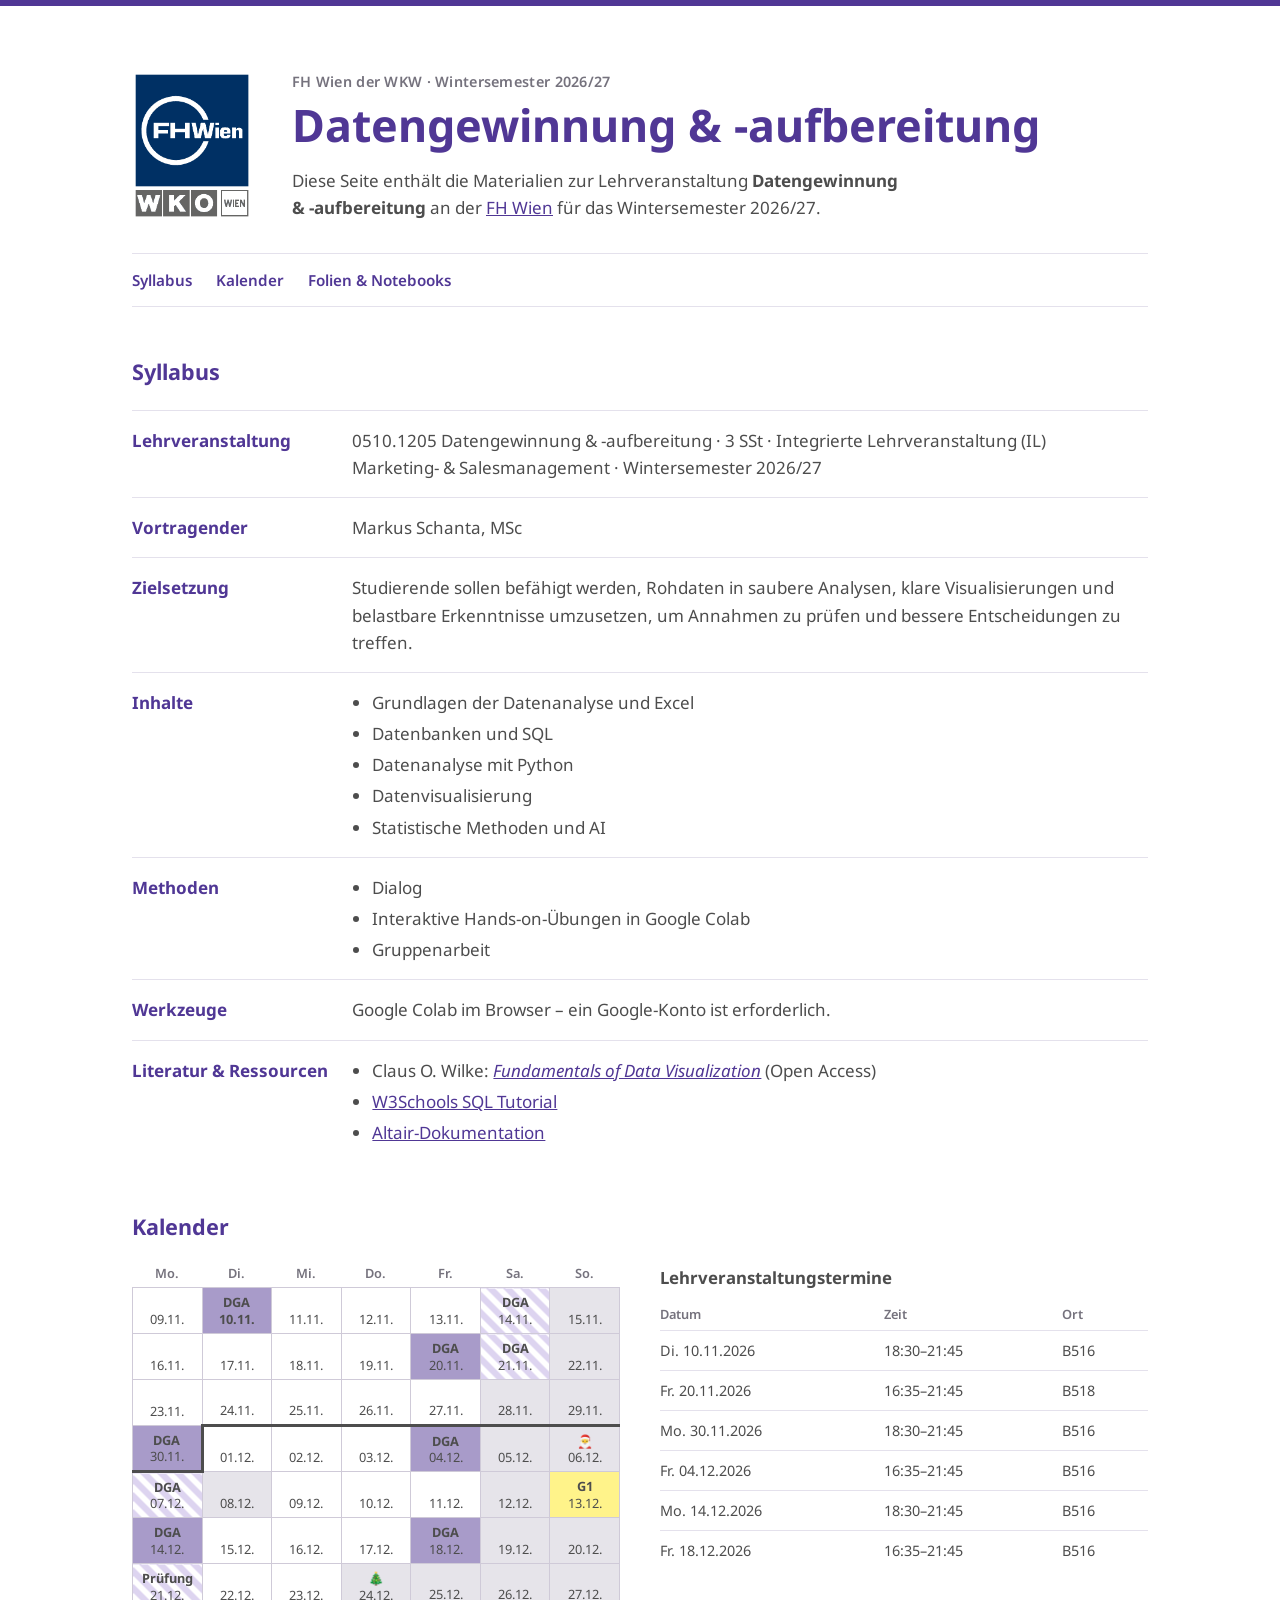
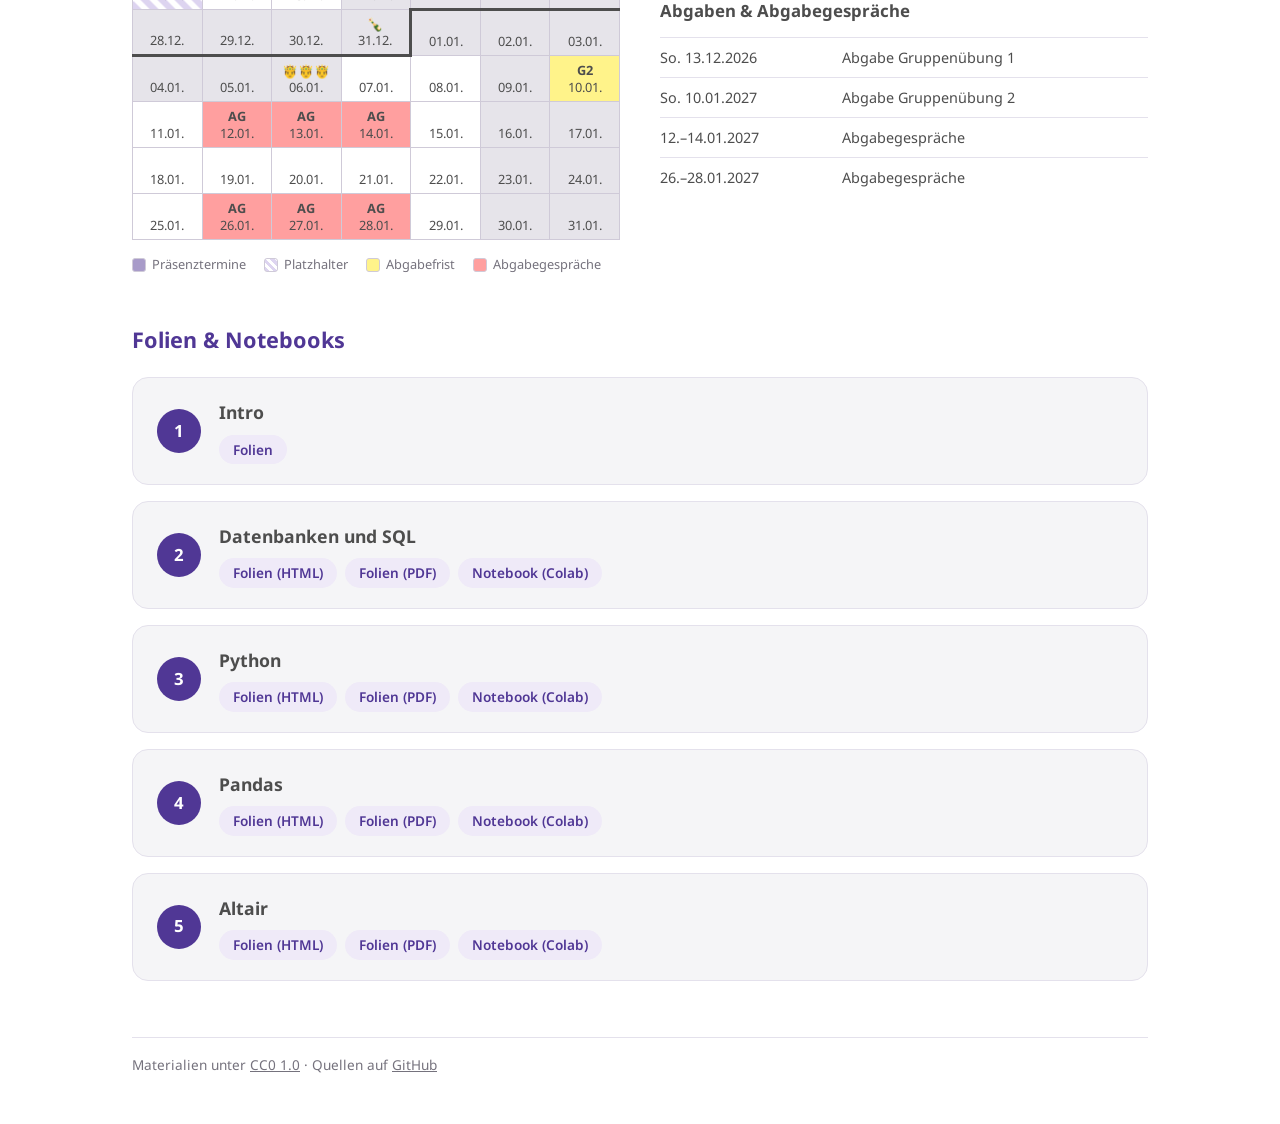
==== index.html @ 059cba15 "Add index.html" ====
<!doctype html>
<html lang="de">

<head>
  <meta charset="utf-8">
  <meta name="viewport" content="width=device-width, initial-scale=1">
  <title>Datengewinnung &amp; -aufbereitung · WS 2026/27</title>
  <meta name="description" content="Folien, Notebooks, Kalender und Syllabus zur Lehrveranstaltung Datengewinnung &amp; -aufbereitung an der FH Wien der WKW, Wintersemester 2026/27.">
  <link rel="icon" type="image/png" href="slides/assets/0-logo-fh.png">

  <link rel="preconnect" href="https://fonts.googleapis.com">
  <link rel="preconnect" href="https://fonts.gstatic.com" crossorigin>
  <link href="https://fonts.googleapis.com/css2?family=Noto+Sans:ital,wght@0,100..900;1,100..900&display=swap" rel="stylesheet">

  <style>
    :root {
      --bg: #ffffff;
      --surface: #f5f5f7;
      --border: #e4e1ec;
      --text: #4d4d4d;
      --muted: #75727d;
      --heading: #503795;
      --accent: #503795;
      --accent-soft: #efeaf8;
      --on-accent: #ffffff;

      --cal-line: #cfcad8;
      --cal-bold: #4d4d4d;
      --cal-off: #e6e4ea;
      --cal-dga: #a89bc9;
      --cal-ph: #ddd4f0;
      --cal-ph-alt: #ffffff;
      --cal-ag: #ff9f9f;
      --cal-deadline: #fff38a;
    }

    @media (prefers-color-scheme: dark) {
      :root:not([data-theme="light"]) {
        --bg: #141218;
        --surface: #1f1c26;
        --border: #34303f;
        --text: #dcd9e3;
        --muted: #a19dab;
        --heading: #c3b5f0;
        --accent: #b4a3ec;
        --accent-soft: #2a2438;
        --on-accent: #141218;

        --cal-line: #3d3848;
        --cal-bold: #d9d4e6;
        --cal-off: #26232e;
        --cal-dga: #5d4d94;
        --cal-ph: #4a3d78;
        --cal-ph-alt: #141218;
        --cal-ag: #7d3a3a;
        --cal-deadline: #6b6420;
      }
    }

    :root[data-theme="dark"] {
      --bg: #141218;
      --surface: #1f1c26;
      --border: #34303f;
      --text: #dcd9e3;
      --muted: #a19dab;
      --heading: #c3b5f0;
      --accent: #b4a3ec;
      --accent-soft: #2a2438;
      --on-accent: #141218;

      --cal-line: #3d3848;
      --cal-bold: #d9d4e6;
      --cal-off: #26232e;
      --cal-dga: #5d4d94;
      --cal-ph: #4a3d78;
      --cal-ph-alt: #141218;
      --cal-ag: #7d3a3a;
      --cal-deadline: #6b6420;
    }

    * { box-sizing: border-box; }

    a { color: var(--accent); }

    .nowrap { white-space: nowrap; }

    body {
      margin: 0;
      background: var(--bg);
      color: var(--text);
      font-family: "Noto Sans", system-ui, sans-serif;
      font-size: 17px;
      line-height: 1.6;
      border-top: 6px solid var(--accent);
    }

    main {
      max-width: 1080px;
      margin: 0 auto;
      padding: 64px 32px 48px;
    }

    /* Kopfbereich */

    header {
      display: flex;
      gap: 40px;
      align-items: center;
      padding-bottom: 32px;
    }

    header img {
      flex: none;
      width: 120px;
      height: auto;
    }

    .eyebrow {
      margin: 0 0 6px;
      color: var(--muted);
      font-size: 0.9rem;
      font-weight: 600;
      letter-spacing: 0.02em;
    }

    h1 {
      margin: 0 0 16px;
      color: var(--heading);
      font-size: clamp(1.6rem, 4.2vw, 2.8rem);
      line-height: 1.15;
      font-weight: 700;
    }

    header p:not(.eyebrow) {
      max-width: 68ch;
      margin: 0;
    }

    /* Navigation */

    nav {
      display: flex;
      flex-wrap: wrap;
      gap: 8px 24px;
      padding: 14px 0;
      border-top: 1px solid var(--border);
      border-bottom: 1px solid var(--border);
      font-weight: 600;
      font-size: 0.95rem;
    }

    nav a { text-decoration: none; }
    nav a:hover { text-decoration: underline; }

    /* Abschnitte */

    section { scroll-margin-top: 24px; }

    h2 {
      margin: 48px 0 20px;
      color: var(--heading);
      font-size: 1.35rem;
    }

    h3 {
      margin: 0 0 12px;
      font-size: 1.05rem;
      color: var(--text);
    }

    .note {
      color: var(--muted);
      font-size: 0.9rem;
    }

    /* Einheiten */

    .units {
      list-style: none;
      margin: 0;
      padding: 0;
      display: grid;
      gap: 16px;
    }

    .unit {
      display: flex;
      gap: 18px;
      align-items: center;
      padding: 20px 24px;
      background: var(--surface);
      border: 1px solid var(--border);
      border-radius: 16px;
    }

    .num {
      flex: none;
      display: grid;
      place-items: center;
      width: 44px;
      height: 44px;
      border-radius: 50%;
      background: var(--accent);
      color: var(--on-accent);
      font-size: 1.05rem;
      font-weight: 700;
    }

    .unit h3 { margin-bottom: 8px; font-size: 1.1rem; }

    .links {
      display: flex;
      flex-wrap: wrap;
      gap: 8px;
    }

    .links a {
      display: inline-block;
      padding: 4px 14px;
      border-radius: 999px;
      background: var(--accent-soft);
      color: var(--accent);
      font-size: 0.85rem;
      font-weight: 600;
      text-decoration: none;
      transition: background-color 0.15s, color 0.15s;
    }

    .links a:hover,
    .links a:focus-visible {
      background: var(--accent);
      color: var(--on-accent);
    }

    a:focus-visible {
      outline: 2px solid var(--accent);
      outline-offset: 2px;
    }

    /* Kalender & Termine */

    .schedule {
      display: grid;
      grid-template-columns: minmax(0, 1fr) minmax(0, 1fr);
      gap: 40px;
      align-items: start;
    }

    #calendar {
      width: 100%;
      border-collapse: collapse;
      table-layout: fixed;
      font-size: 0.8rem;
      line-height: 1.3;
    }

    #calendar th {
      padding: 0 0 6px;
      color: var(--muted);
      font-weight: 600;
    }

    #calendar td {
      height: 46px;
      padding: 4px 2px;
      border: 1px solid var(--cal-line);
      text-align: center;
      vertical-align: middle;
    }

    #calendar td.grey { background: var(--cal-off); }
    #calendar td.dga { background: var(--cal-dga); }
    #calendar td.dga-striped {
      background: repeating-linear-gradient(45deg,
        var(--cal-ph), var(--cal-ph) 6px,
        var(--cal-ph-alt) 6px, var(--cal-ph-alt) 12px);
    }
    #calendar td.red { background: var(--cal-ag); }
    #calendar td.yellow { background: var(--cal-deadline); }
    #calendar td.top-bold { border-top: 3px solid var(--cal-bold); }
    #calendar td.bottom-bold { border-bottom: 3px solid var(--cal-bold); }
    #calendar td.right-bold { border-right: 3px solid var(--cal-bold); }

    .legend {
      display: flex;
      flex-wrap: wrap;
      gap: 6px 18px;
      margin: 14px 0 0;
      padding: 0;
      list-style: none;
      font-size: 0.8rem;
      color: var(--muted);
    }

    .legend li { display: flex; align-items: center; gap: 6px; }

    .swatch {
      width: 14px;
      height: 14px;
      border: 1px solid var(--cal-line);
      border-radius: 3px;
    }

    .swatch.dga { background: var(--cal-dga); }
    .swatch.dga-striped {
      background: repeating-linear-gradient(45deg,
        var(--cal-ph), var(--cal-ph) 3px,
        var(--cal-ph-alt) 3px, var(--cal-ph-alt) 6px);
    }
    .swatch.yellow { background: var(--cal-deadline); }
    .swatch.red { background: var(--cal-ag); }
    .swatch.grey { background: var(--cal-off); }

    .dates {
      width: 100%;
      border-collapse: collapse;
      font-size: 0.9rem;
      margin-bottom: 28px;
    }

    .dates th {
      padding: 0 10px 6px 0;
      color: var(--muted);
      font-size: 0.8rem;
      font-weight: 600;
      text-align: left;
    }

    .dates td {
      padding: 8px 10px 8px 0;
      border-top: 1px solid var(--border);
      vertical-align: top;
    }

    .dates td:first-child { white-space: nowrap; }

    /* Syllabus */

    .syllabus {
      display: grid;
      grid-template-columns: 220px minmax(0, 1fr);
      margin: 0;
    }

    .syllabus dt,
    .syllabus dd {
      margin: 0;
      padding: 16px 0;
      border-top: 1px solid var(--border);
    }

    .syllabus dt {
      padding-right: 24px;
      color: var(--heading);
      font-weight: 700;
    }

    .syllabus ul { margin: 0; padding-left: 1.2em; }
    .syllabus li + li { margin-top: 4px; }
    .syllabus p { margin: 0; }

    .pct {
      font-weight: 700;
      color: var(--accent);
    }

    footer {
      margin-top: 56px;
      padding-top: 16px;
      border-top: 1px solid var(--border);
      color: var(--muted);
      font-size: 0.85rem;
    }

    footer a { color: inherit; }

    /* Schmale Bildschirme */

    @media (max-width: 900px) {
      .schedule { grid-template-columns: minmax(0, 1fr); }
    }

    @media (max-width: 600px) {
      main { padding: 32px 16px 40px; }
      header { flex-direction: column; align-items: flex-start; gap: 20px; padding-bottom: 24px; }
      header img { width: 80px; }
      h2 { margin-top: 36px; }
      .unit { padding: 16px; gap: 14px; align-items: flex-start; }
      .num { width: 36px; height: 36px; font-size: 0.95rem; }
      #calendar { font-size: 0.7rem; }
      #calendar td { height: 40px; padding: 3px 1px; }
      .syllabus { grid-template-columns: minmax(0, 1fr); }
      .syllabus dt { padding-bottom: 4px; }
      .syllabus dd { border-top: 0; padding-top: 0; }
    }
  </style>
</head>

<body>
  <main>
    <header>
      <img src="slides/assets/0-logo-fh.png" alt="Logo FH Wien der WKW">
      <div>
        <p class="eyebrow">FH Wien der WKW · Wintersemester 2026/27</p>
        <h1>Datengewinnung <span class="nowrap">&amp; -aufbereitung</span></h1>
        <p>Diese Seite enthält die Materialien zur Lehrveranstaltung <strong>Datengewinnung <span class="nowrap">&amp; -aufbereitung</span></strong> an der <a href="https://www.fh-wien.ac.at/">FH Wien</a> für das Wintersemester 2026/27.</p>
      </div>
    </header>

    <nav aria-label="Inhalt">
      <a href="#syllabus">Syllabus</a>
      <a href="#kalender">Kalender</a>
      <a href="#materialien">Folien &amp; Notebooks</a>
    </nav>

    <section id="syllabus">
      <h2>Syllabus</h2>
      <dl class="syllabus">
        <dt>Lehrveranstaltung</dt>
        <dd>
          <p>0510.1205 Datengewinnung &amp; -aufbereitung · 3 SSt · Integrierte Lehrveranstaltung (IL)</p>
          <p>Marketing- &amp; Salesmanagement · Wintersemester 2026/27</p>
        </dd>

        <dt>Vortragender</dt>
        <dd>Markus Schanta, MSc</dd>

        <dt>Zielsetzung</dt>
        <dd>Studierende sollen befähigt werden, Rohdaten in saubere Analysen, klare Visualisierungen und belastbare Erkenntnisse umzusetzen, um Annahmen zu prüfen und bessere Entscheidungen zu treffen.</dd>

        <dt>Inhalte</dt>
        <dd>
          <ul>
            <li>Grundlagen der Datenanalyse und Excel</li>
            <li>Datenbanken und SQL</li>
            <li>Datenanalyse mit Python</li>
            <li>Datenvisualisierung</li>
            <li>Statistische Methoden und AI</li>
          </ul>
        </dd>

        <dt>Methoden</dt>
        <dd>
          <ul>
            <li>Dialog</li>
            <li>Interaktive Hands-on-Übungen in Google Colab</li>
            <li>Gruppenarbeit</li>
          </ul>
        </dd>

        <dt>Werkzeuge</dt>
        <dd>Google Colab im Browser – ein Google-Konto ist erforderlich.</dd>

        <dt>Literatur &amp; Ressourcen</dt>
        <dd>
          <ul>
            <li>Claus O. Wilke: <a href="https://clauswilke.com/dataviz/"><em>Fundamentals of Data Visualization</em></a> (Open Access)</li>
            <li><a href="https://www.w3schools.com/sql/">W3Schools SQL Tutorial</a></li>
            <li><a href="https://altair-viz.github.io/">Altair-Dokumentation</a></li>
          </ul>
        </dd>
      </dl>
    </section>

    <section id="kalender">
      <h2>Kalender</h2>
      <div class="schedule">
        <div>
          <!-- Der Kalender wird aus slides/assets/1-calendar.md geladen (gleiche Quelle wie die Intro-Folien). -->
          <div id="calendar-container">
            <noscript><p class="note">Der Kalender benötigt JavaScript. <a href="slides/1-intro.html#/4">Kalender in den Intro-Folien öffnen</a></p></noscript>
          </div>
          <ul class="legend">
            <li><span class="swatch dga"></span>Präsenztermine</li>
            <li><span class="swatch dga-striped"></span>Platzhalter</li>
            <li><span class="swatch yellow"></span>Abgabefrist</li>
            <li><span class="swatch red"></span>Abgabegespräche</li>
          </ul>
        </div>

        <div>
          <h3>Lehrveranstaltungstermine</h3>
          <table class="dates">
            <thead>
              <tr><th>Datum</th><th>Zeit</th><th>Ort</th></tr>
            </thead>
            <tbody>
              <tr><td>Di. 10.11.2026</td><td class="nowrap">18:30–21:45</td><td>B516</td></tr>
              <tr><td>Fr. 20.11.2026</td><td class="nowrap">16:35–21:45</td><td>B518</td></tr>
              <tr><td>Mo. 30.11.2026</td><td class="nowrap">18:30–21:45</td><td>B516</td></tr>
              <tr><td>Fr. 04.12.2026</td><td class="nowrap">16:35–21:45</td><td>B516</td></tr>
              <tr><td>Mo. 14.12.2026</td><td class="nowrap">18:30–21:45</td><td>B516</td></tr>
              <tr><td>Fr. 18.12.2026</td><td class="nowrap">16:35–21:45</td><td>B516</td></tr>
            </tbody>
          </table>

          <h3>Abgaben &amp; Abgabegespräche</h3>
          <table class="dates">
            <tbody>
              <tr><td>So. 13.12.2026</td><td>Abgabe Gruppenübung 1</td></tr>
              <tr><td>So. 10.01.2027</td><td>Abgabe Gruppenübung 2</td></tr>
              <tr><td>12.–14.01.2027</td><td>Abgabegespräche</td></tr>
              <tr><td>26.–28.01.2027</td><td>Abgabegespräche</td></tr>
            </tbody>
          </table>
        </div>
      </div>
    </section>

    <section id="materialien">
      <h2>Folien &amp; Notebooks</h2>
      <ol class="units">
        <li class="unit">
          <span class="num">1</span>
          <div>
            <h3>Intro</h3>
            <div class="links">
              <a href="slides/1-intro.html">Folien</a>
            </div>
          </div>
        </li>
        <li class="unit">
          <span class="num">2</span>
          <div>
            <h3>Datenbanken und SQL</h3>
            <div class="links">
              <a href="slides/2-sql.html">Folien (HTML)</a>
              <a href="slides/2-sql.pdf">Folien (PDF)</a>
              <a href="https://colab.research.google.com/github/markusschanta/fhwien-dga-2026/blob/main/notebooks/2-sql.ipynb">Notebook (Colab)</a>
            </div>
          </div>
        </li>
        <li class="unit">
          <span class="num">3</span>
          <div>
            <h3>Python</h3>
            <div class="links">
              <a href="slides/3-python.html">Folien (HTML)</a>
              <a href="slides/3-python.pdf">Folien (PDF)</a>
              <a href="https://colab.research.google.com/github/markusschanta/fhwien-dga-2026/blob/main/notebooks/3-python.ipynb">Notebook (Colab)</a>
            </div>
          </div>
        </li>
        <li class="unit">
          <span class="num">4</span>
          <div>
            <h3>Pandas</h3>
            <div class="links">
              <a href="slides/4-pandas.html">Folien (HTML)</a>
              <a href="slides/4-pandas.pdf">Folien (PDF)</a>
              <a href="https://colab.research.google.com/github/markusschanta/fhwien-dga-2026/blob/main/notebooks/4-pandas.ipynb">Notebook (Colab)</a>
            </div>
          </div>
        </li>
        <li class="unit">
          <span class="num">5</span>
          <div>
            <h3>Altair</h3>
            <div class="links">
              <a href="slides/5-altair.html">Folien (HTML)</a>
              <a href="slides/5-altair.pdf">Folien (PDF)</a>
              <a href="https://colab.research.google.com/github/markusschanta/fhwien-dga-2026/blob/main/notebooks/5-altair.ipynb">Notebook (Colab)</a>
            </div>
          </div>
        </li>
      </ol>
    </section>

    <footer>
      Materialien unter <a href="https://creativecommons.org/publicdomain/zero/1.0/deed.de">CC0 1.0</a> ·
      Quellen auf <a href="https://github.com/markusschanta/fhwien-dga-2026">GitHub</a>
    </footer>
  </main>

  <script>
    (function () {
      var container = document.getElementById('calendar-container');
      fetch('slides/assets/1-calendar.md')
        .then(function (response) {
          if (!response.ok) throw new Error(response.status);
          return response.text();
        })
        .then(function (html) {
          container.innerHTML = html;
        })
        .catch(function () {
          container.innerHTML = '<p class="note">Der Kalender konnte nicht geladen werden. ' +
            '<a href="slides/1-intro.html#/4">Kalender in den Intro-Folien öffnen</a></p>';
        });
    })();
  </script>
</body>

</html>
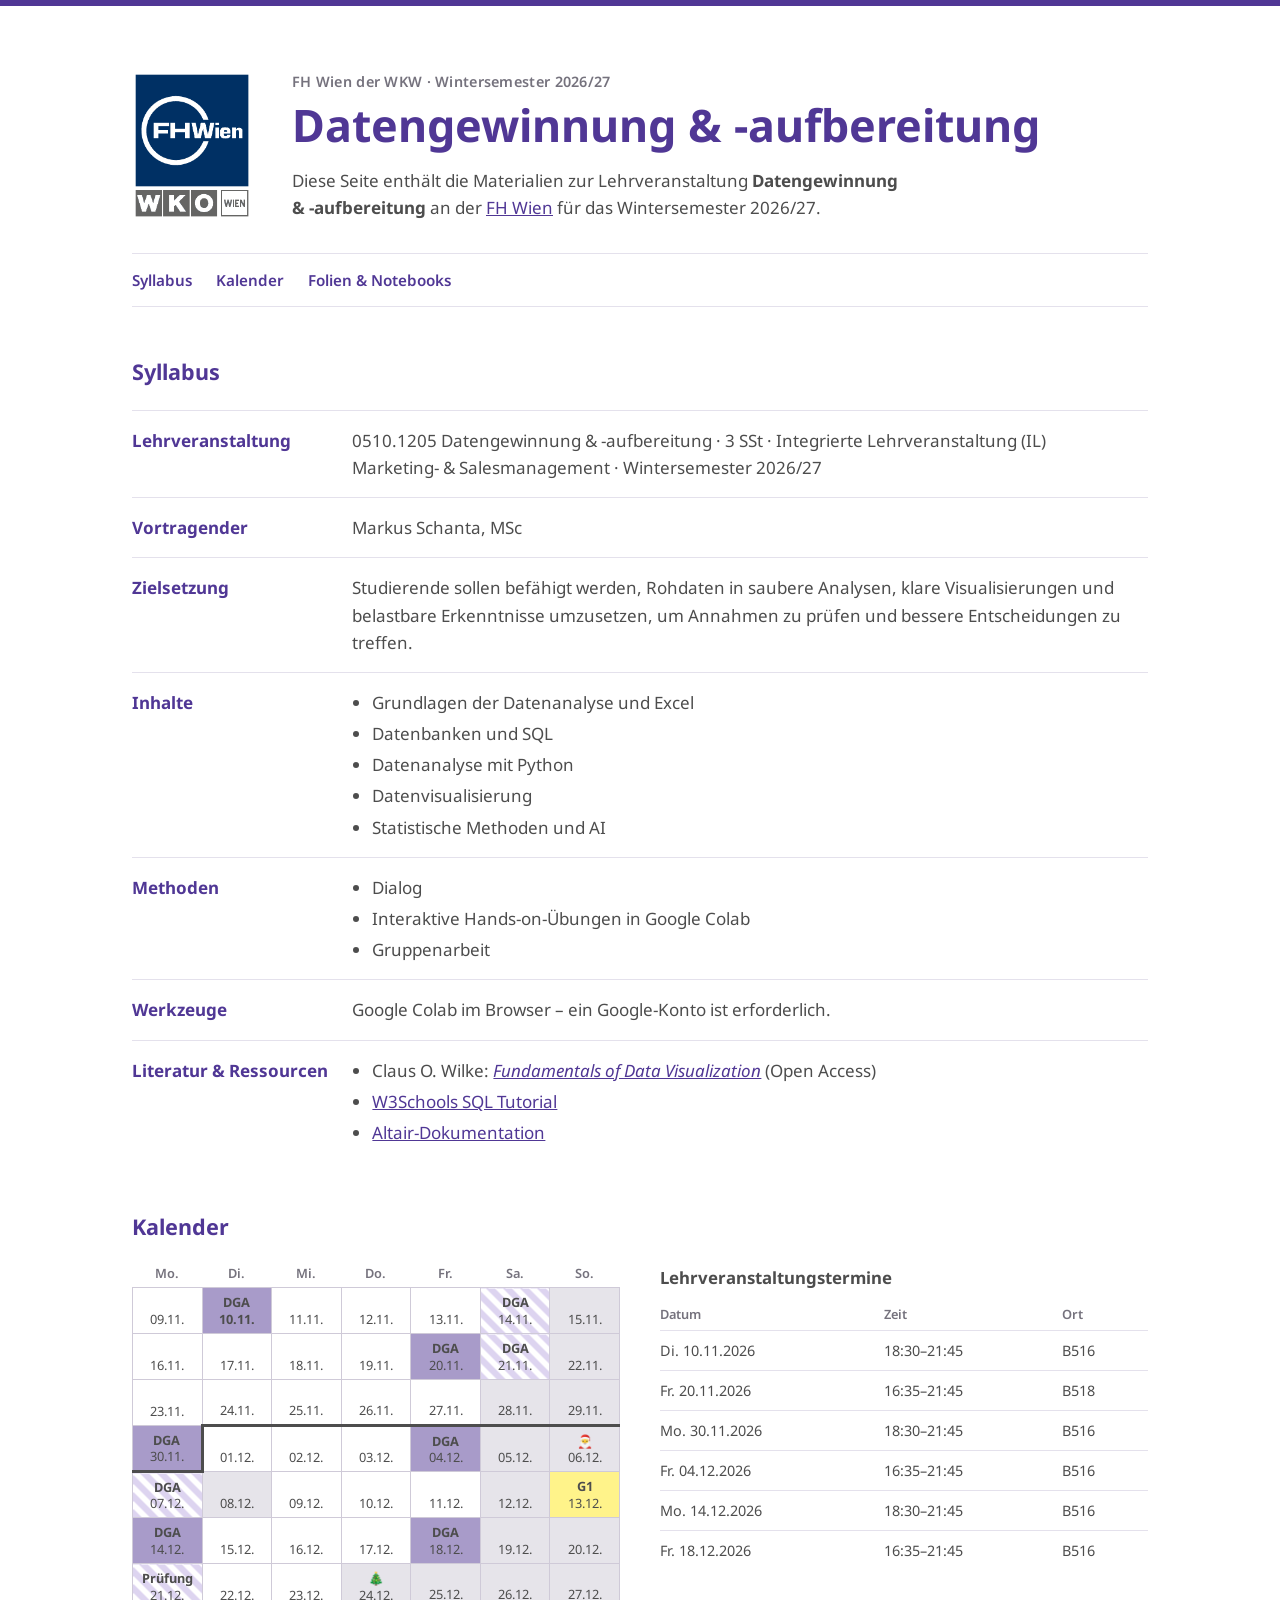
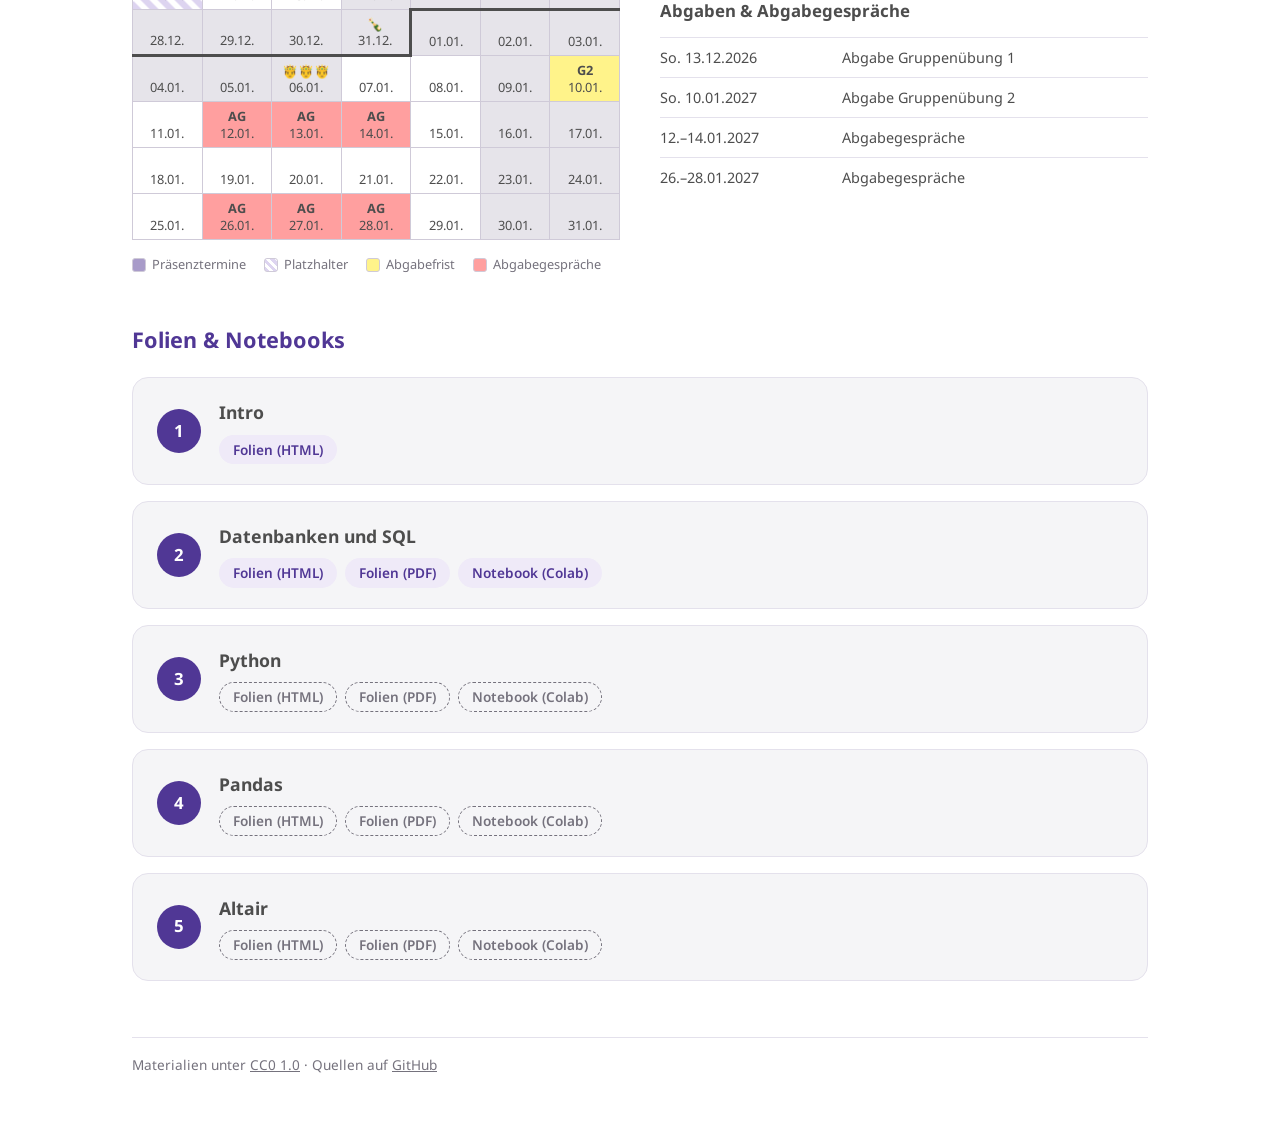
==== commit dee8e484: "Add placeholders" ====
--- a/index.html
+++ b/index.html
@@ -230,6 +230,41 @@
     .links a:focus-visible {
       background: var(--accent);
       color: var(--on-accent);
+    }
+
+    .links .placeholder {
+      display: inline-block;
+      padding: 3px 13px;
+      border: 1px dashed var(--muted);
+      border-radius: 999px;
+      color: var(--muted);
+      font-size: 0.85rem;
+      font-weight: 600;
+      cursor: default;
+      position: relative;
+    }
+
+    .links .placeholder::after {
+      content: attr(data-tip);
+      position: absolute;
+      left: 50%;
+      top: calc(100% + 6px);
+      transform: translateX(-50%);
+      z-index: 1;
+      padding: 4px 10px;
+      border-radius: 6px;
+      background: var(--text);
+      color: var(--bg);
+      font-size: 0.75rem;
+      font-weight: 500;
+      white-space: nowrap;
+      opacity: 0;
+      pointer-events: none;
+      transition: opacity 0.15s;
+    }
+
+    .links .placeholder:hover::after {
+      opacity: 1;
     }
 
     a:focus-visible {
@@ -468,14 +503,8 @@
         <div>
           <!-- Der Kalender wird aus slides/assets/1-calendar.md geladen (gleiche Quelle wie die Intro-Folien). -->
           <div id="calendar-container">
-            <noscript><p class="note">Der Kalender benötigt JavaScript. <a href="slides/1-intro.html#/4">Kalender in den Intro-Folien öffnen</a></p></noscript>
+            <noscript><p class="note">Der Kalender benötigt JavaScript. <a href="slides/1-intro.html#/kalender">Kalender in den Intro-Folien öffnen</a></p></noscript>
           </div>
-          <ul class="legend">
-            <li><span class="swatch dga"></span>Präsenztermine</li>
-            <li><span class="swatch dga-striped"></span>Platzhalter</li>
-            <li><span class="swatch yellow"></span>Abgabefrist</li>
-            <li><span class="swatch red"></span>Abgabegespräche</li>
-          </ul>
         </div>
 
         <div>
@@ -515,7 +544,7 @@
           <div>
             <h3>Intro</h3>
             <div class="links">
-              <a href="slides/1-intro.html">Folien</a>
+              <a href="slides/1-intro.html">Folien (HTML)</a>
             </div>
           </div>
         </li>
@@ -535,9 +564,9 @@
           <div>
             <h3>Python</h3>
             <div class="links">
-              <a href="slides/3-python.html">Folien (HTML)</a>
-              <a href="slides/3-python.pdf">Folien (PDF)</a>
-              <a href="https://colab.research.google.com/github/markusschanta/fhwien-dga-2026/blob/main/notebooks/3-python.ipynb">Notebook (Colab)</a>
+              <span class="placeholder" data-tip="folgt demnächst">Folien (HTML)</span>
+              <span class="placeholder" data-tip="folgt demnächst">Folien (PDF)</span>
+              <span class="placeholder" data-tip="folgt demnächst">Notebook (Colab)</span>
             </div>
           </div>
         </li>
@@ -546,9 +575,9 @@
           <div>
             <h3>Pandas</h3>
             <div class="links">
-              <a href="slides/4-pandas.html">Folien (HTML)</a>
-              <a href="slides/4-pandas.pdf">Folien (PDF)</a>
-              <a href="https://colab.research.google.com/github/markusschanta/fhwien-dga-2026/blob/main/notebooks/4-pandas.ipynb">Notebook (Colab)</a>
+              <span class="placeholder" data-tip="folgt demnächst">Folien (HTML)</span>
+              <span class="placeholder" data-tip="folgt demnächst">Folien (PDF)</span>
+              <span class="placeholder" data-tip="folgt demnächst">Notebook (Colab)</span>
             </div>
           </div>
         </li>
@@ -557,9 +586,9 @@
           <div>
             <h3>Altair</h3>
             <div class="links">
-              <a href="slides/5-altair.html">Folien (HTML)</a>
-              <a href="slides/5-altair.pdf">Folien (PDF)</a>
-              <a href="https://colab.research.google.com/github/markusschanta/fhwien-dga-2026/blob/main/notebooks/5-altair.ipynb">Notebook (Colab)</a>
+              <span class="placeholder" data-tip="folgt demnächst">Folien (HTML)</span>
+              <span class="placeholder" data-tip="folgt demnächst">Folien (PDF)</span>
+              <span class="placeholder" data-tip="folgt demnächst">Notebook (Colab)</span>
             </div>
           </div>
         </li>
@@ -585,7 +614,7 @@
         })
         .catch(function () {
           container.innerHTML = '<p class="note">Der Kalender konnte nicht geladen werden. ' +
-            '<a href="slides/1-intro.html#/4">Kalender in den Intro-Folien öffnen</a></p>';
+            '<a href="slides/1-intro.html#/kalender">Kalender in den Intro-Folien öffnen</a></p>';
         });
     })();
   </script>
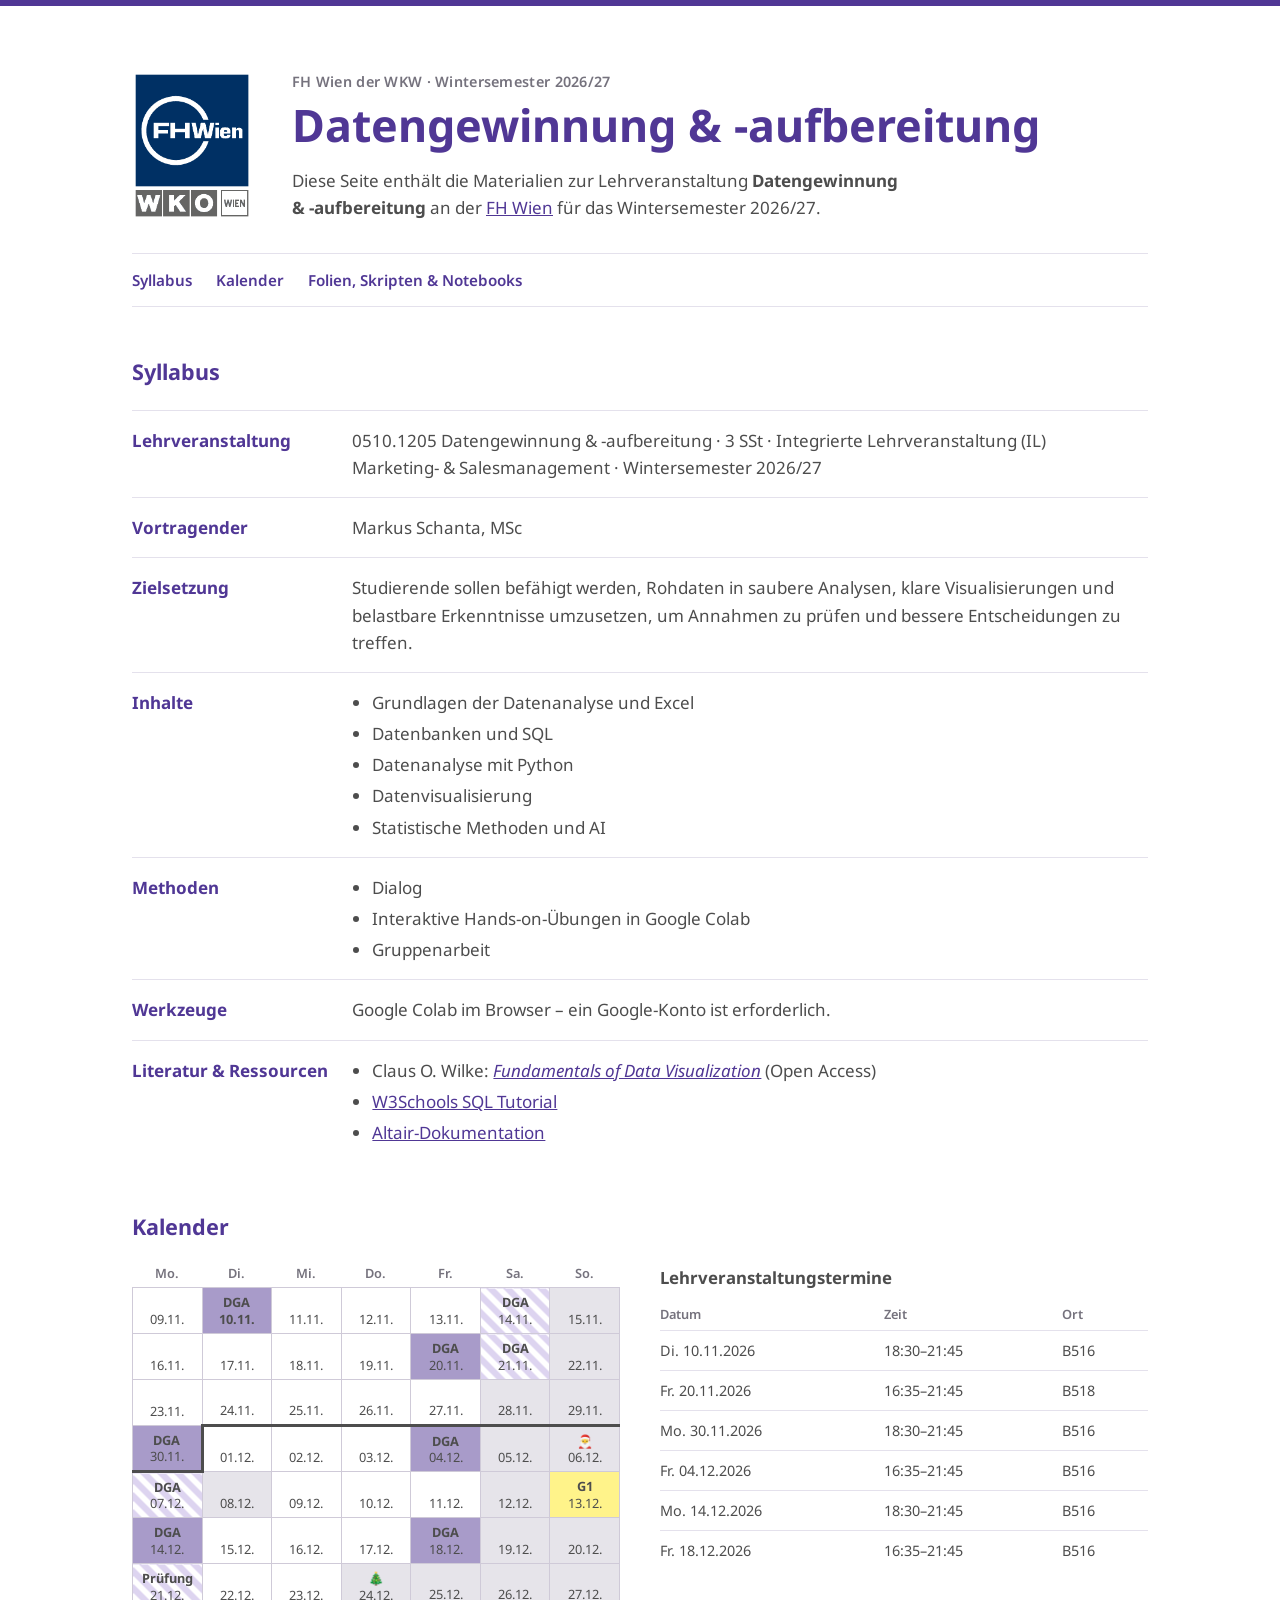
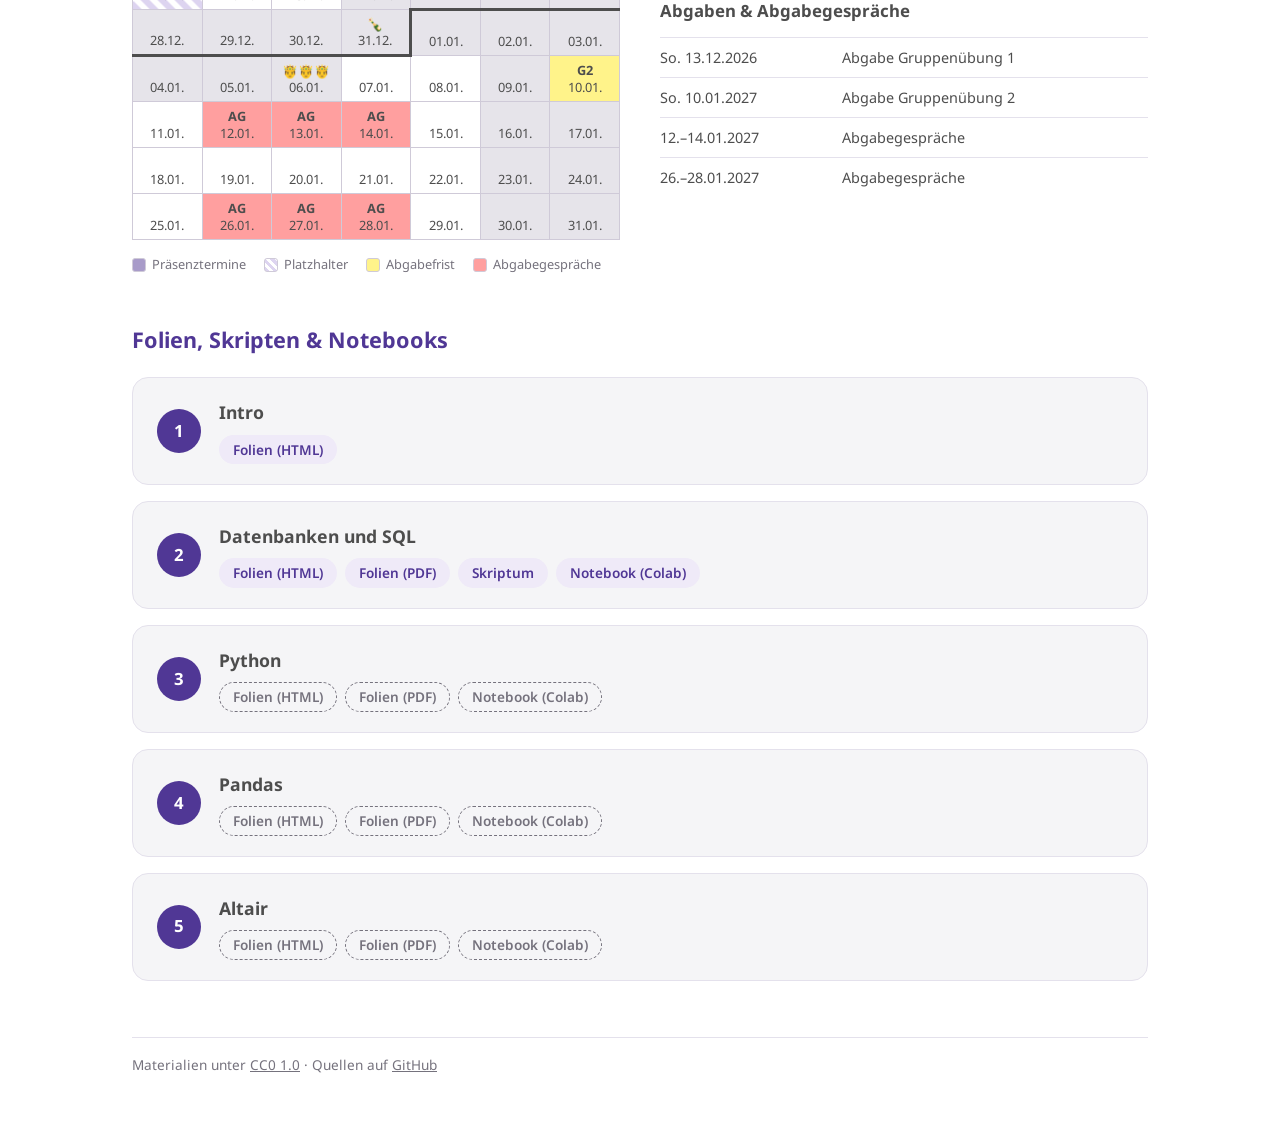
==== commit ee36ffda: "Add skripten" ====
--- a/index.html
+++ b/index.html
@@ -445,7 +445,7 @@
     <nav aria-label="Inhalt">
       <a href="#syllabus">Syllabus</a>
       <a href="#kalender">Kalender</a>
-      <a href="#materialien">Folien &amp; Notebooks</a>
+      <a href="#materialien">Folien, Skripten &amp; Notebooks</a>
     </nav>
 
     <section id="syllabus">
@@ -537,7 +537,7 @@
     </section>
 
     <section id="materialien">
-      <h2>Folien &amp; Notebooks</h2>
+      <h2>Folien, Skripten &amp; Notebooks</h2>
       <ol class="units">
         <li class="unit">
           <span class="num">1</span>
@@ -555,6 +555,7 @@
             <div class="links">
               <a href="slides/2-sql.html">Folien (HTML)</a>
               <a href="slides/2-sql.pdf">Folien (PDF)</a>
+              <a href="skriptum/2-sql.html">Skriptum</a>
               <a href="https://colab.research.google.com/github/markusschanta/fhwien-dga-2026/blob/main/notebooks/2-sql.ipynb">Notebook (Colab)</a>
             </div>
           </div>
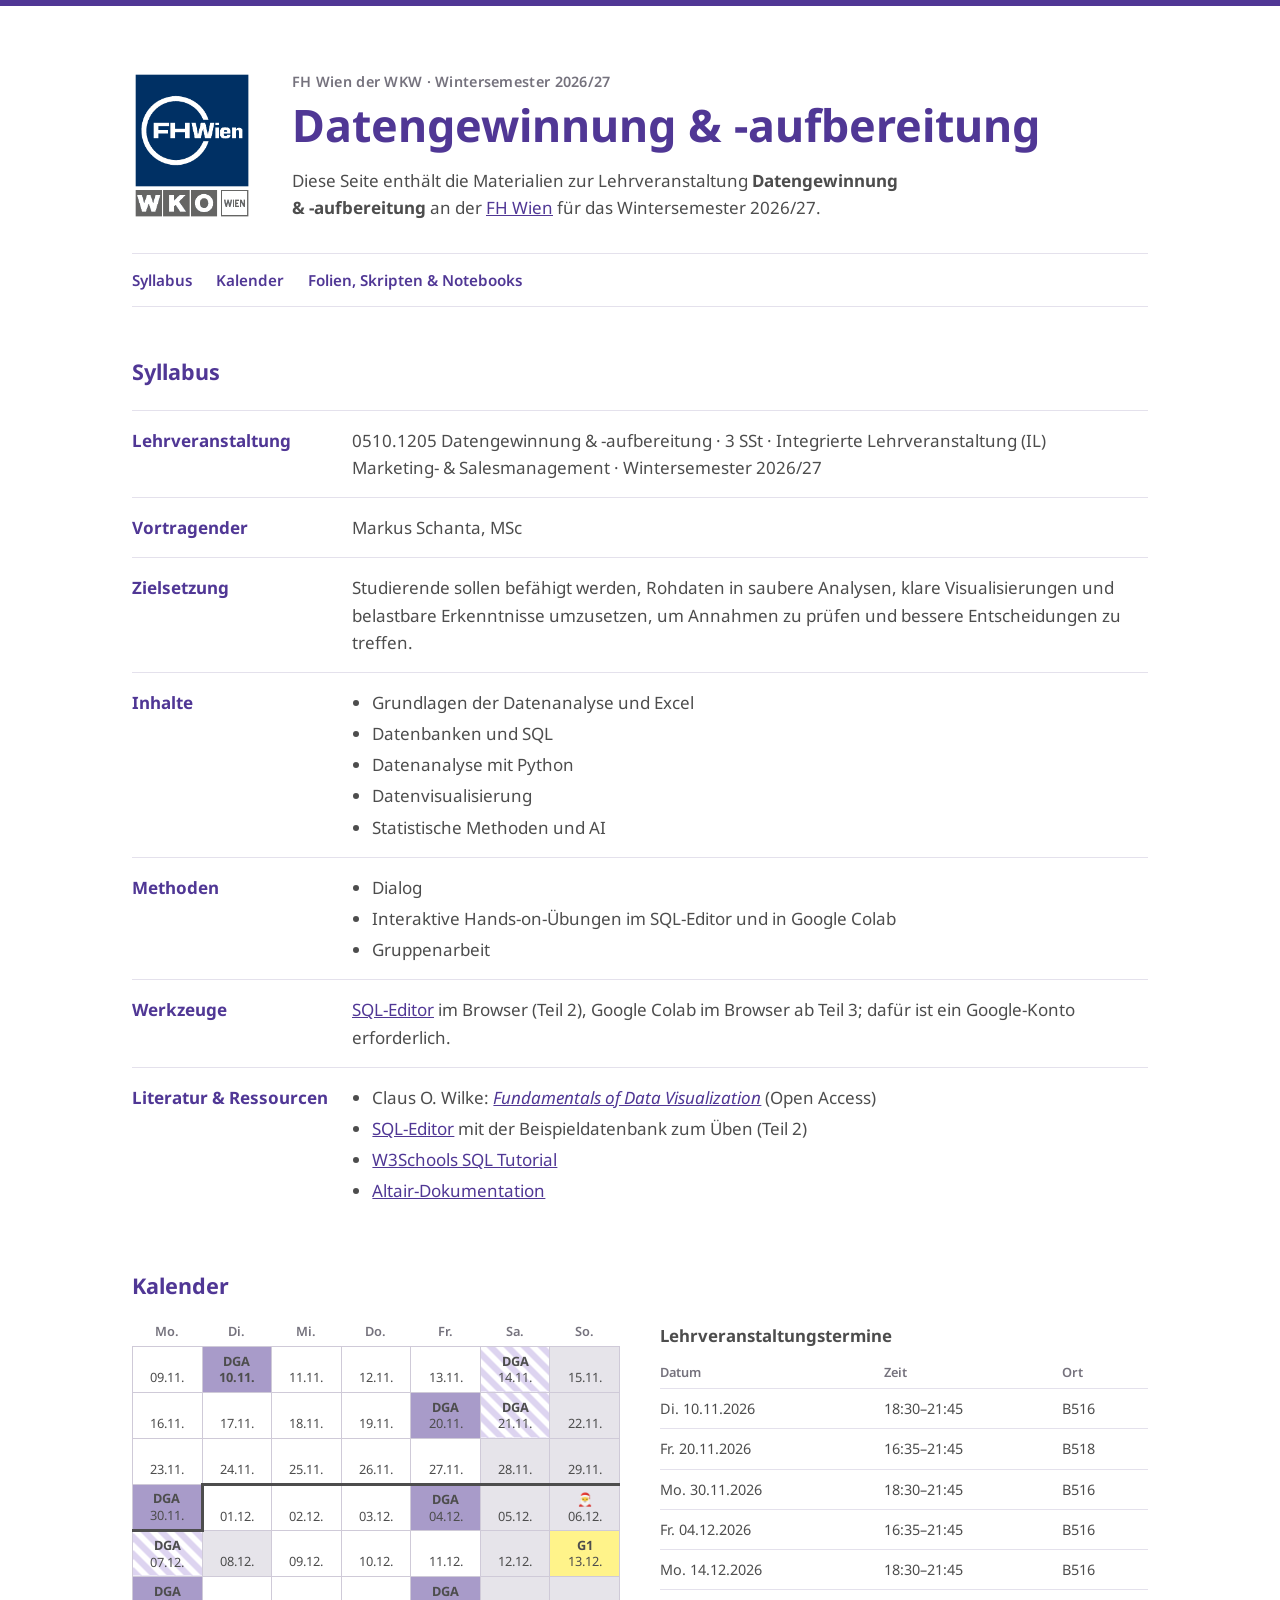
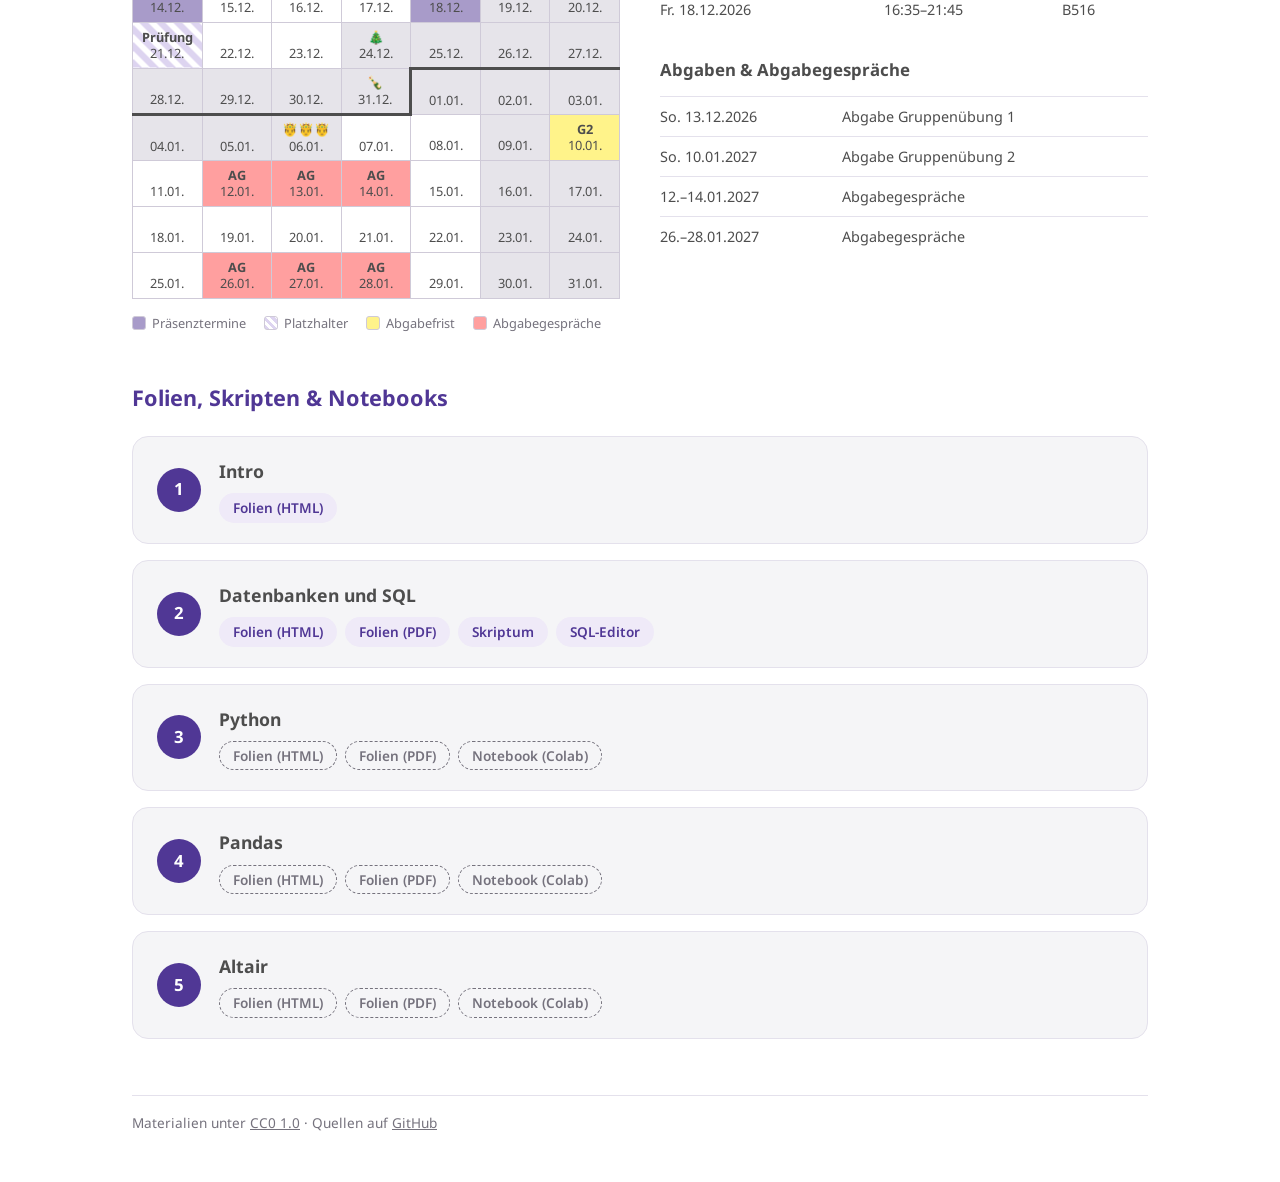
==== commit 358e6ecf: "Add SQL Editor" ====
--- a/index.html
+++ b/index.html
@@ -478,18 +478,19 @@
         <dd>
           <ul>
             <li>Dialog</li>
-            <li>Interaktive Hands-on-Übungen in Google Colab</li>
+            <li>Interaktive Hands-on-Übungen im SQL-Editor und in Google Colab</li>
             <li>Gruppenarbeit</li>
           </ul>
         </dd>
 
         <dt>Werkzeuge</dt>
-        <dd>Google Colab im Browser – ein Google-Konto ist erforderlich.</dd>
+        <dd><a href="sql-editor/">SQL-Editor</a> im Browser (Teil 2), Google Colab im Browser ab Teil 3; dafür ist ein Google-Konto erforderlich.</dd>
 
         <dt>Literatur &amp; Ressourcen</dt>
         <dd>
           <ul>
             <li>Claus O. Wilke: <a href="https://clauswilke.com/dataviz/"><em>Fundamentals of Data Visualization</em></a> (Open Access)</li>
+            <li><a href="sql-editor/">SQL-Editor</a> mit der Beispieldatenbank zum Üben (Teil 2)</li>
             <li><a href="https://www.w3schools.com/sql/">W3Schools SQL Tutorial</a></li>
             <li><a href="https://altair-viz.github.io/">Altair-Dokumentation</a></li>
           </ul>
@@ -556,7 +557,7 @@
               <a href="slides/2-sql.html">Folien (HTML)</a>
               <a href="slides/2-sql.pdf">Folien (PDF)</a>
               <a href="skriptum/2-sql.html">Skriptum</a>
-              <a href="https://colab.research.google.com/github/markusschanta/fhwien-dga-2026/blob/main/notebooks/2-sql.ipynb">Notebook (Colab)</a>
+              <a href="sql-editor/">SQL-Editor</a>
             </div>
           </div>
         </li>
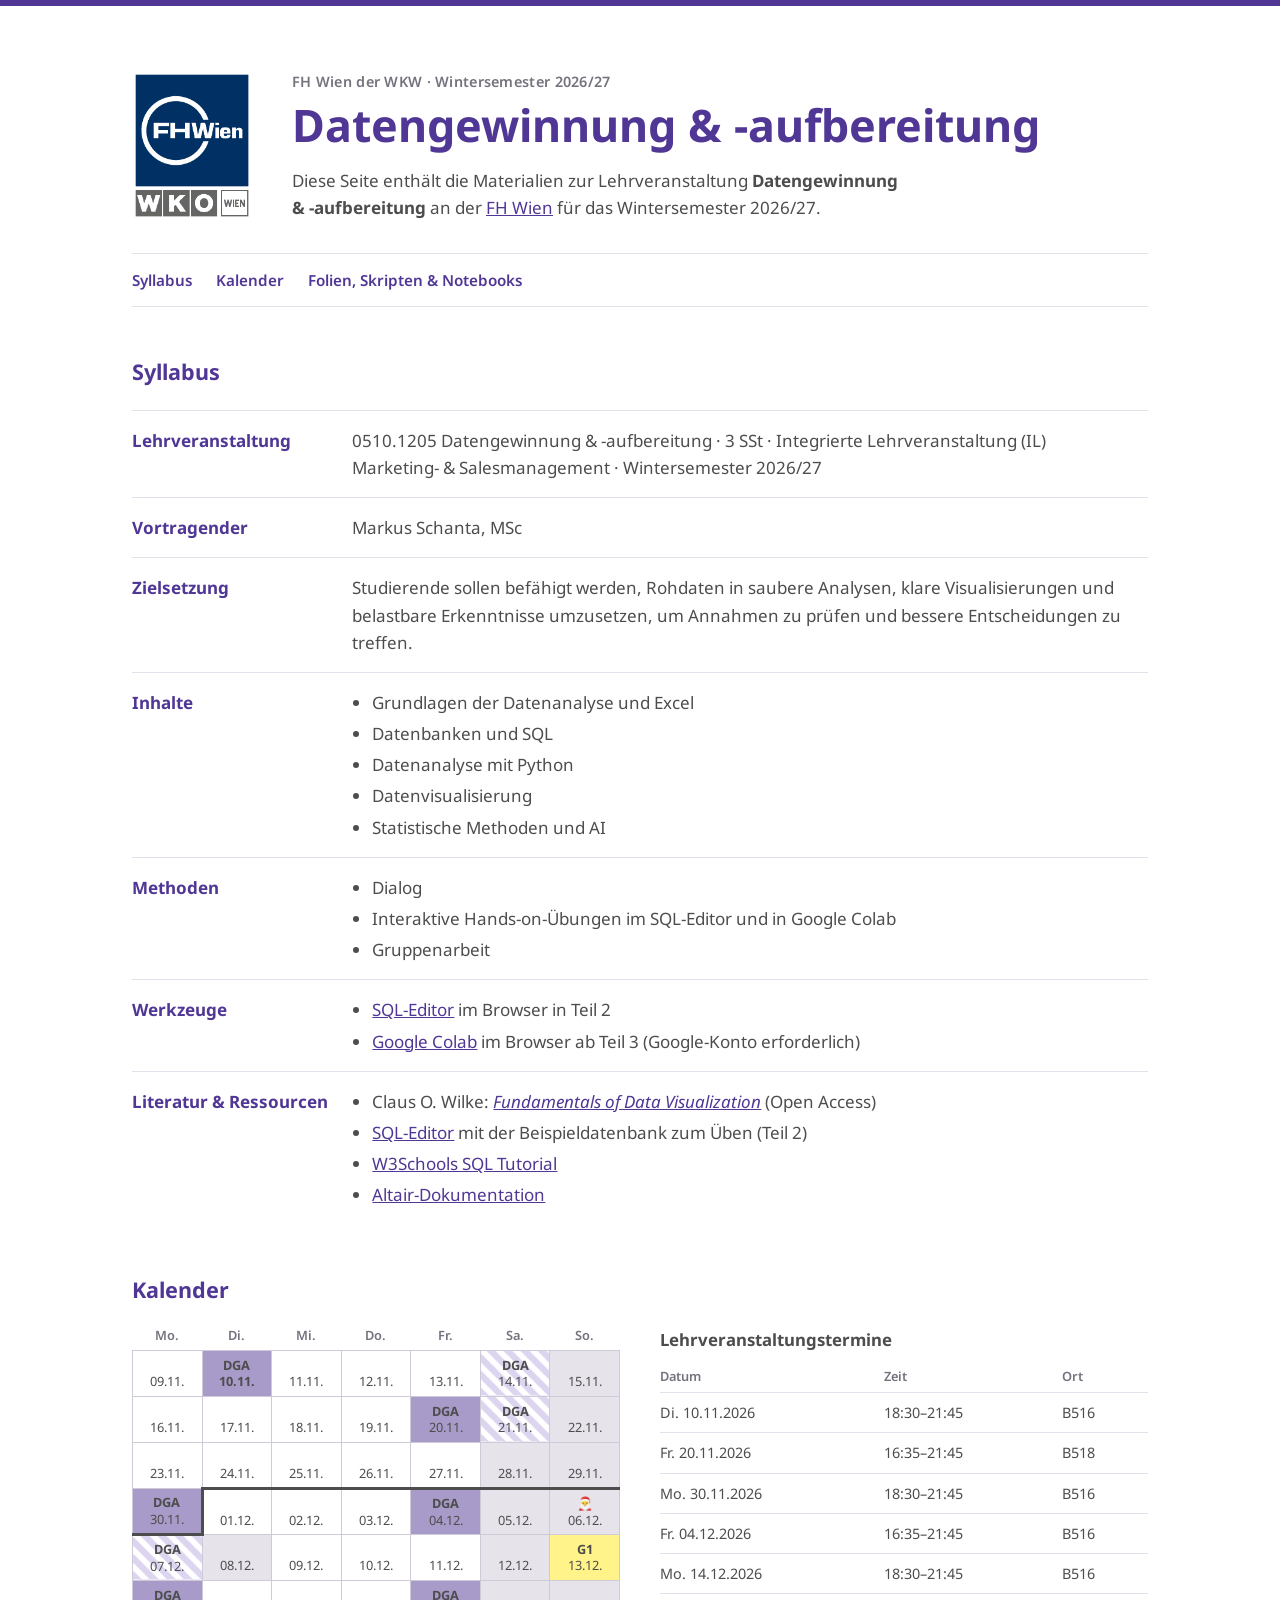
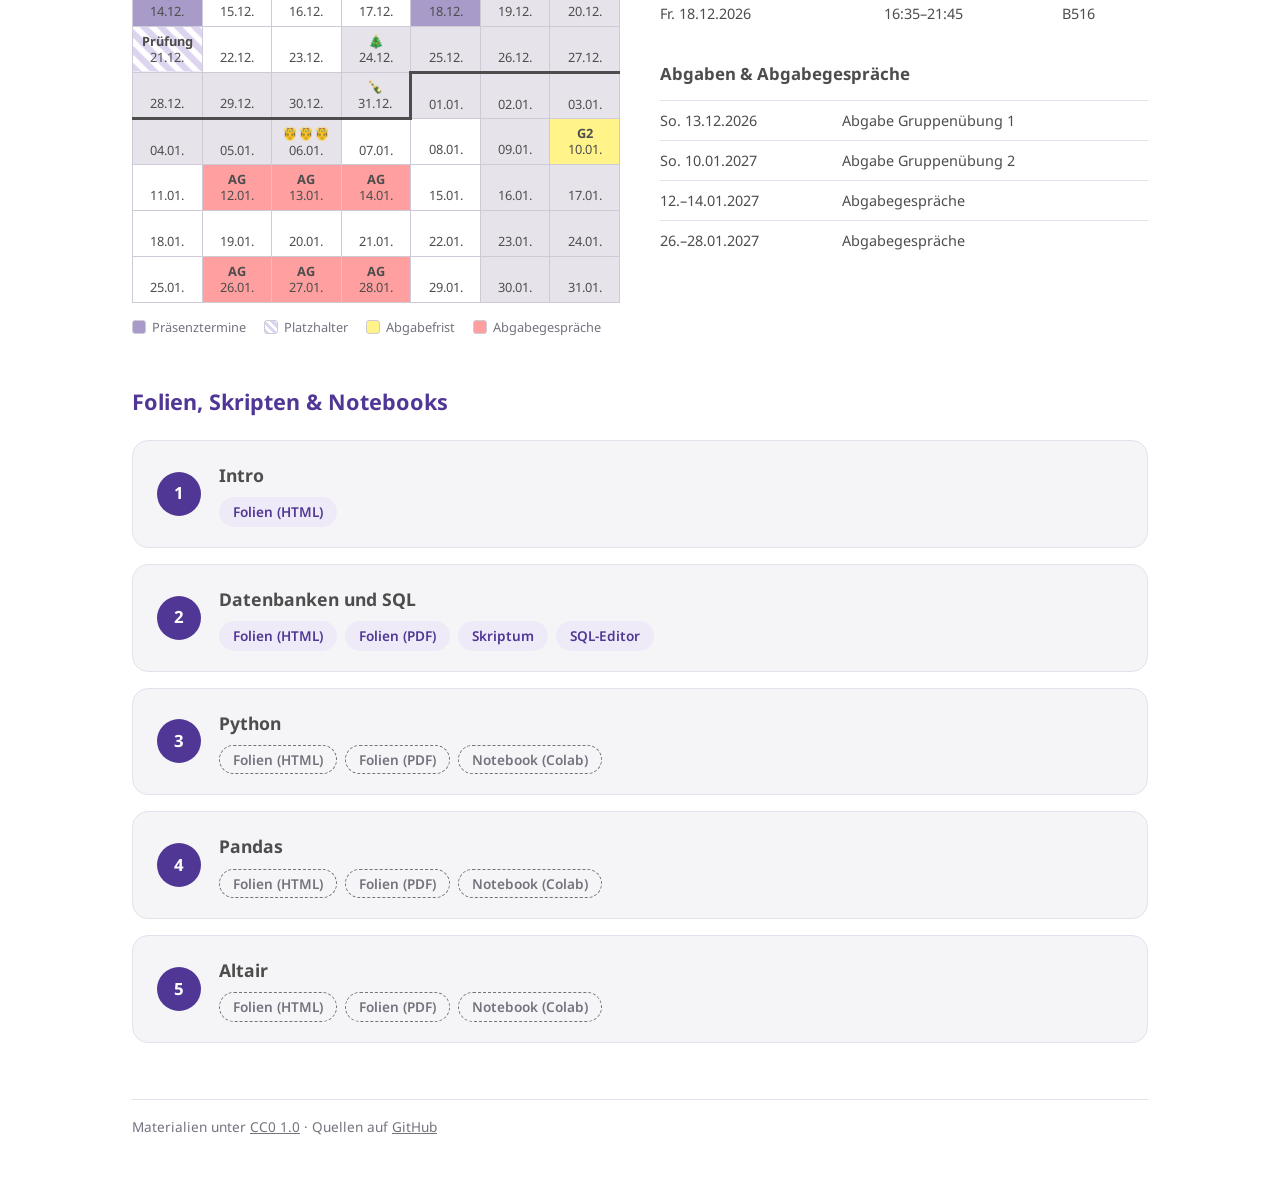
==== commit 601c72bb: "Add header and change images" ====
--- a/index.html
+++ b/index.html
@@ -484,7 +484,12 @@
         </dd>
 
         <dt>Werkzeuge</dt>
-        <dd><a href="sql-editor/">SQL-Editor</a> im Browser (Teil 2), Google Colab im Browser ab Teil 3; dafür ist ein Google-Konto erforderlich.</dd>
+        <dd>
+          <ul>
+            <li><a href="sql-editor/">SQL-Editor</a> im Browser in Teil 2</li>
+            <li><a href="https://colab.research.google.com/">Google Colab</a> im Browser ab Teil 3 (Google-Konto erforderlich)</li>
+          </ul>
+        </dd>
 
         <dt>Literatur &amp; Ressourcen</dt>
         <dd>
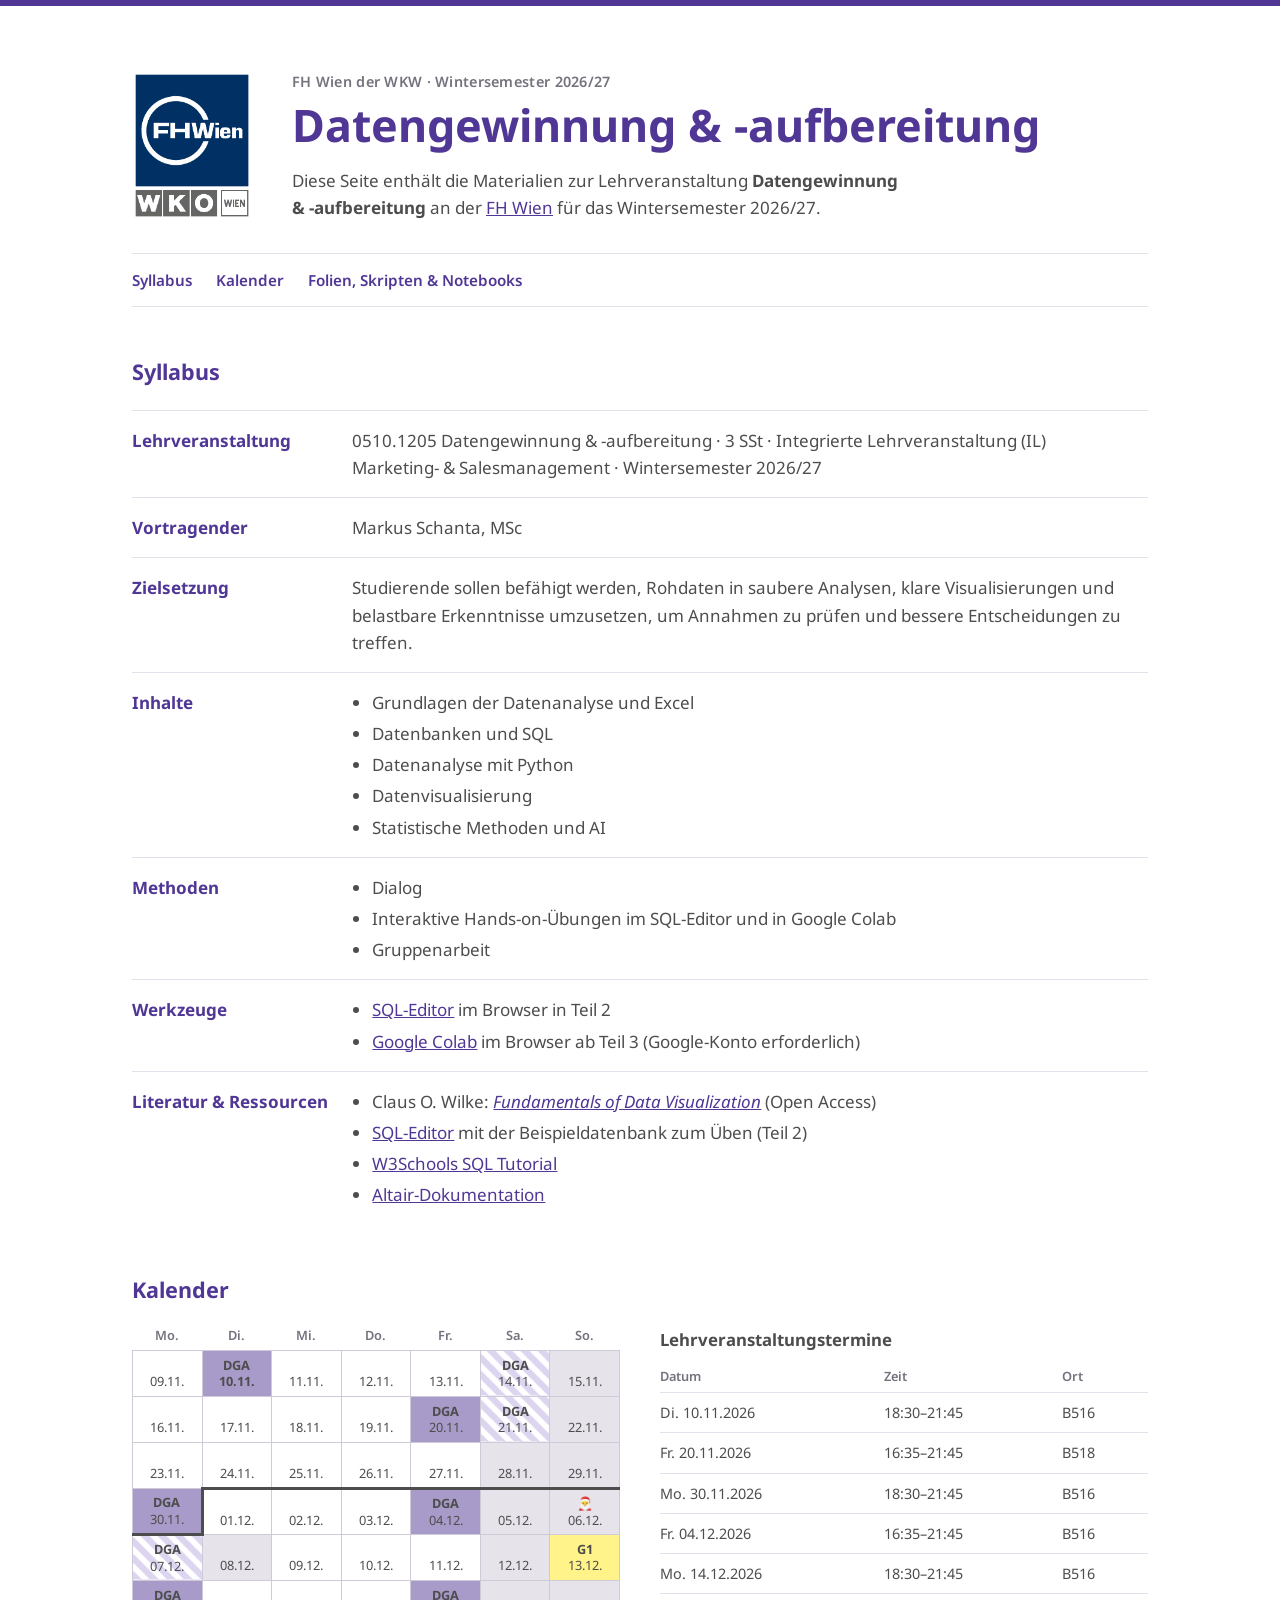
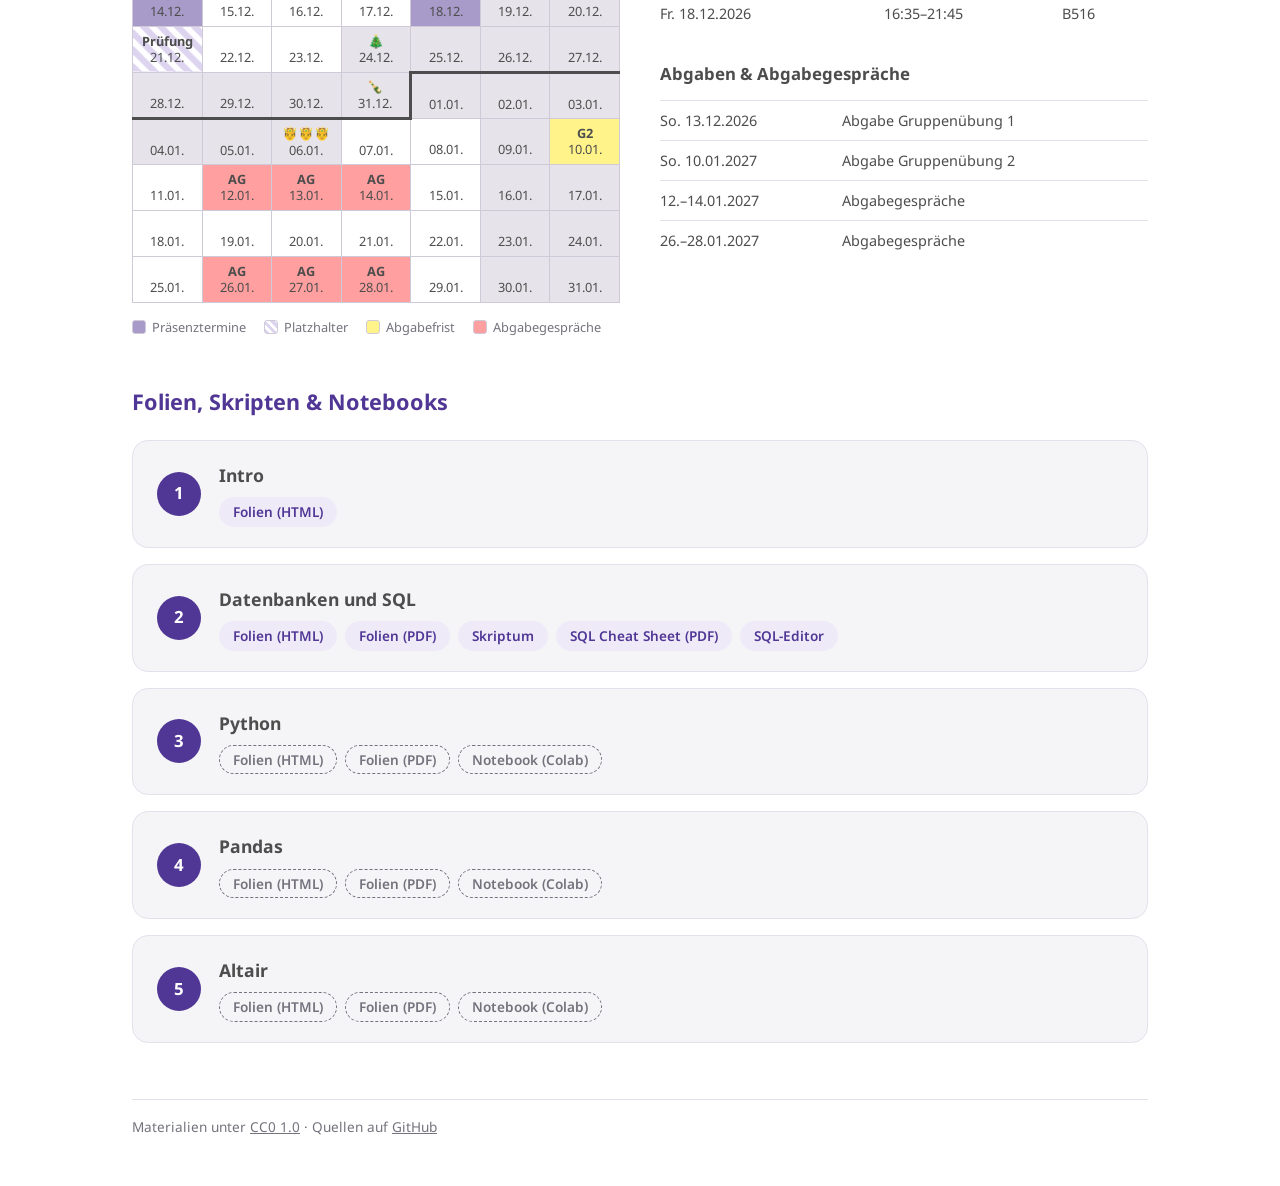
==== commit 1f2ececd: "Add SQL cheat sheet for part 2 One-page A4 summary requested by students, two columns with diagrams:" ====
--- a/index.html
+++ b/index.html
@@ -562,6 +562,7 @@
               <a href="slides/2-sql.html">Folien (HTML)</a>
               <a href="slides/2-sql.pdf">Folien (PDF)</a>
               <a href="skriptum/2-sql.html">Skriptum</a>
+              <a href="cheatsheets/2-sql.pdf">SQL Cheat Sheet (PDF)</a>
               <a href="sql-editor/">SQL-Editor</a>
             </div>
           </div>
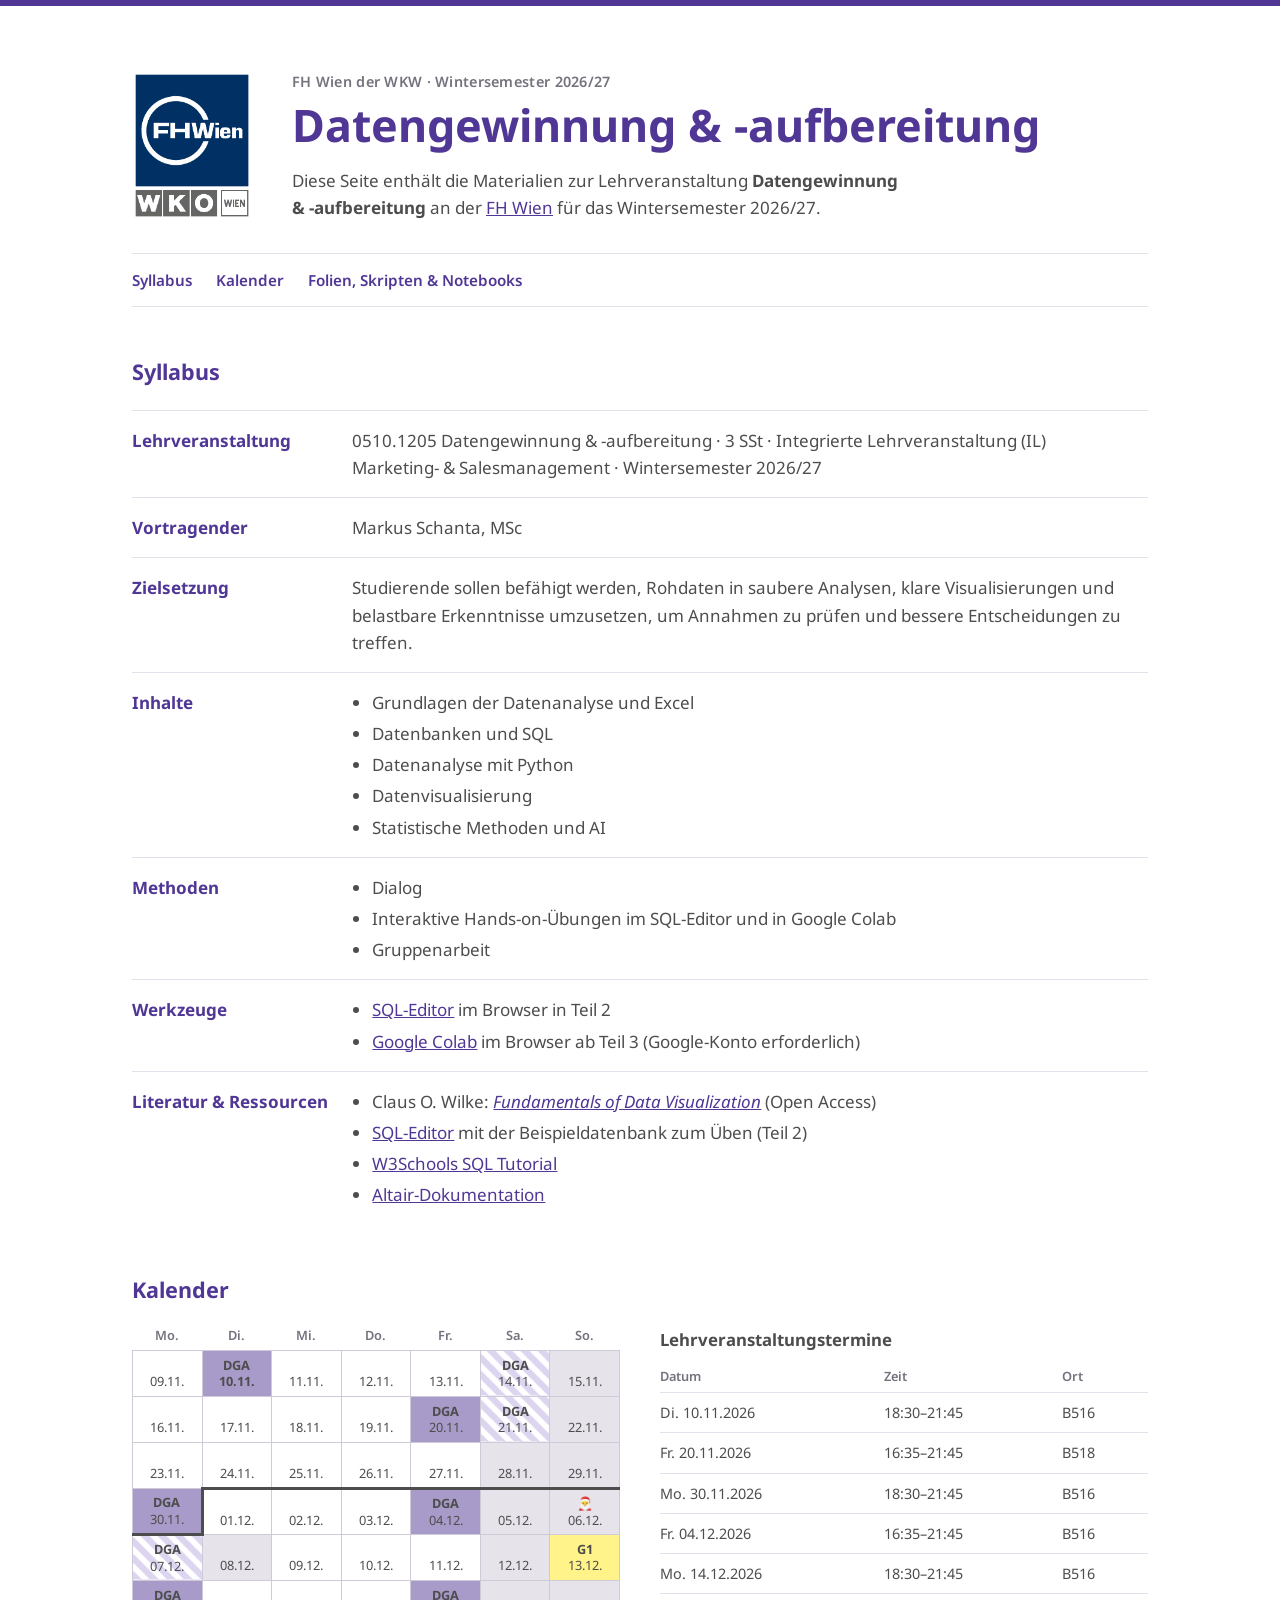
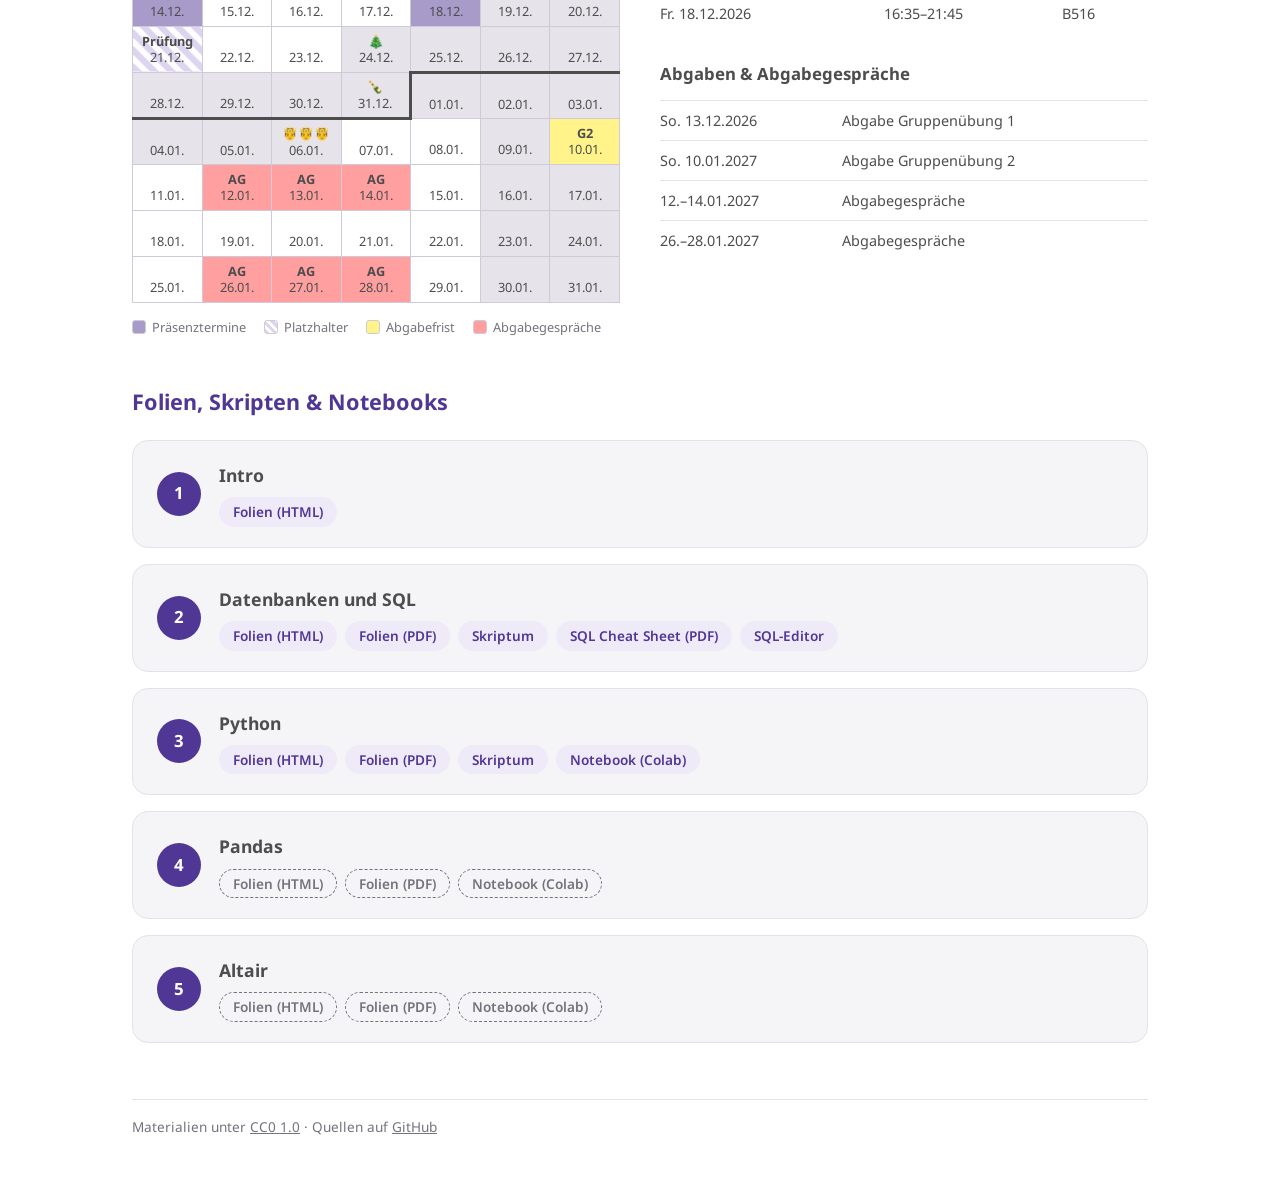
==== commit 667dc1d3: "Add part 3: Python slides, notebook and skriptum Slides (3-python): - Rebuilt as a short frame for w" ====
--- a/index.html
+++ b/index.html
@@ -572,9 +572,10 @@
           <div>
             <h3>Python</h3>
             <div class="links">
-              <span class="placeholder" data-tip="folgt demnächst">Folien (HTML)</span>
-              <span class="placeholder" data-tip="folgt demnächst">Folien (PDF)</span>
-              <span class="placeholder" data-tip="folgt demnächst">Notebook (Colab)</span>
+              <a href="slides/3-python.html">Folien (HTML)</a>
+              <a href="slides/3-python.pdf">Folien (PDF)</a>
+              <a href="skriptum/3-python.html">Skriptum</a>
+              <a href="https://colab.research.google.com/github/markusschanta/fhwien-dga-2026/blob/main/notebooks/3-python.ipynb">Notebook (Colab)</a>
             </div>
           </div>
         </li>
